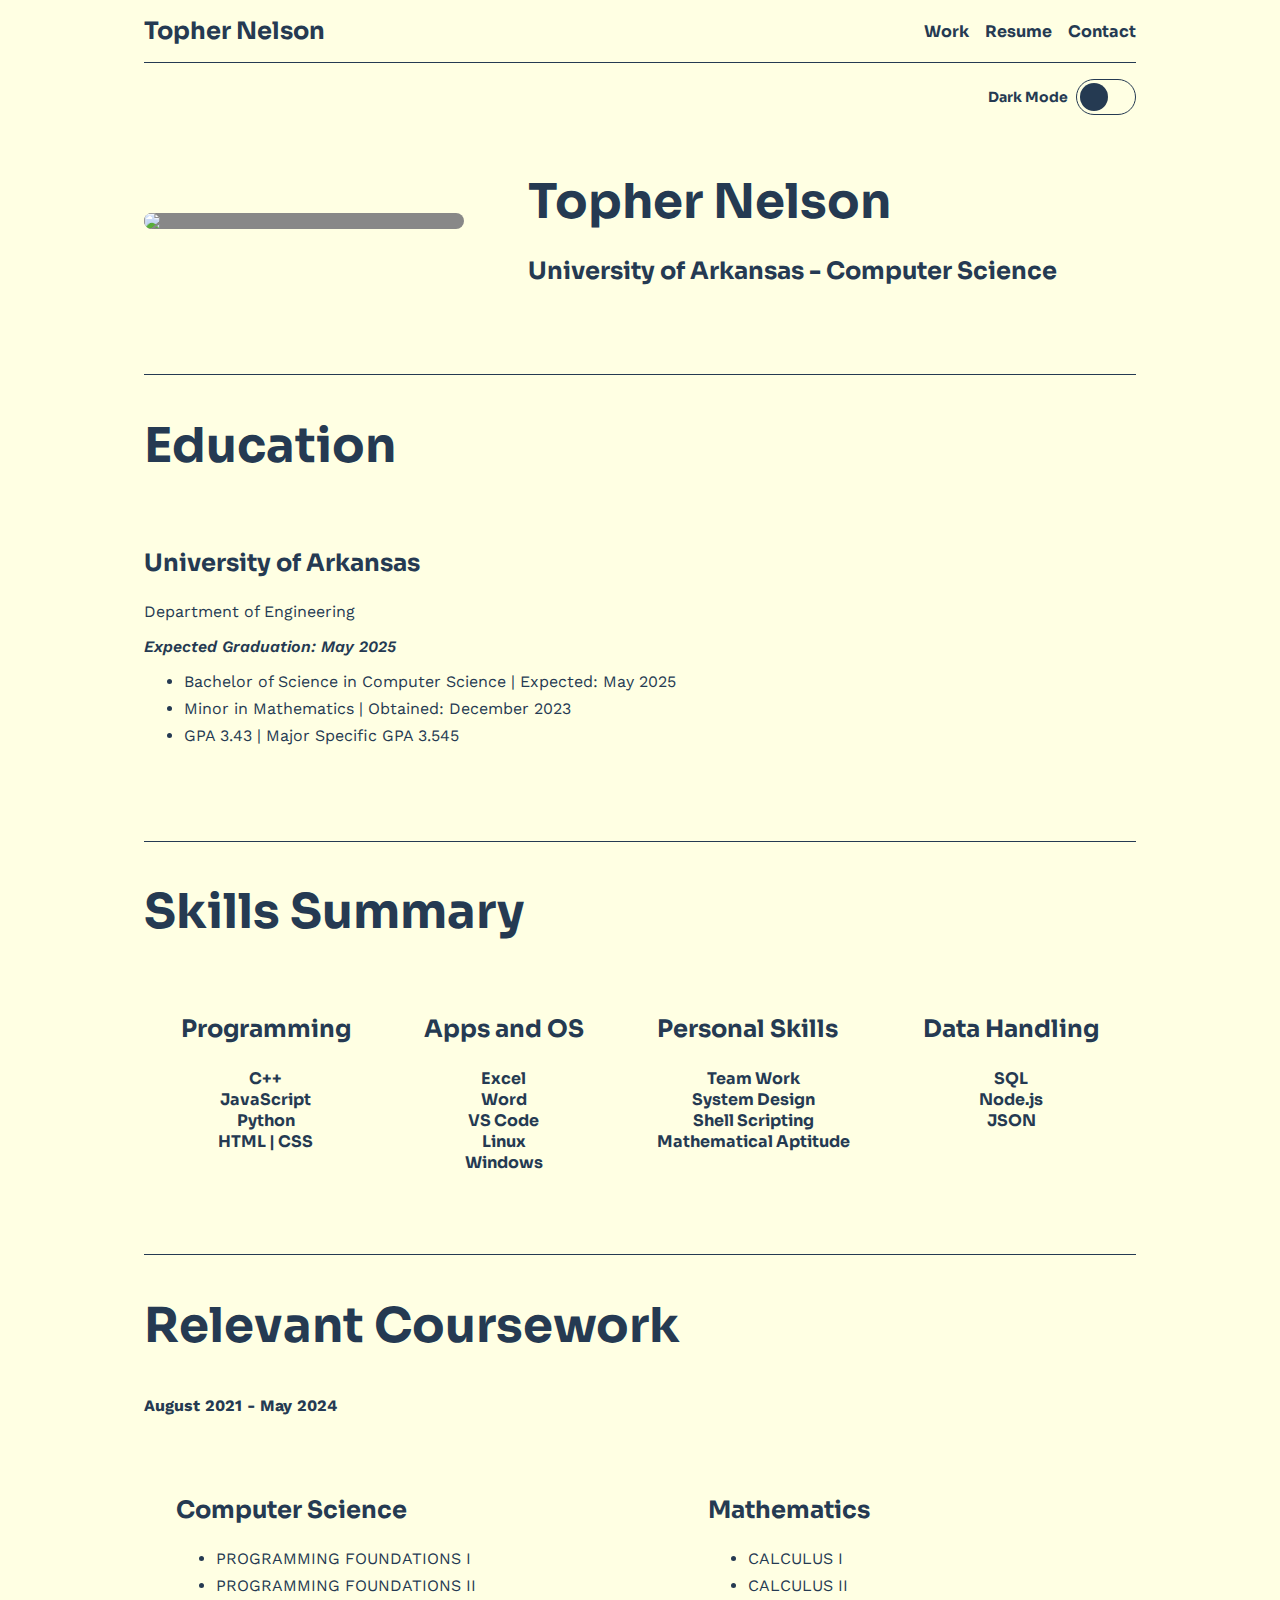
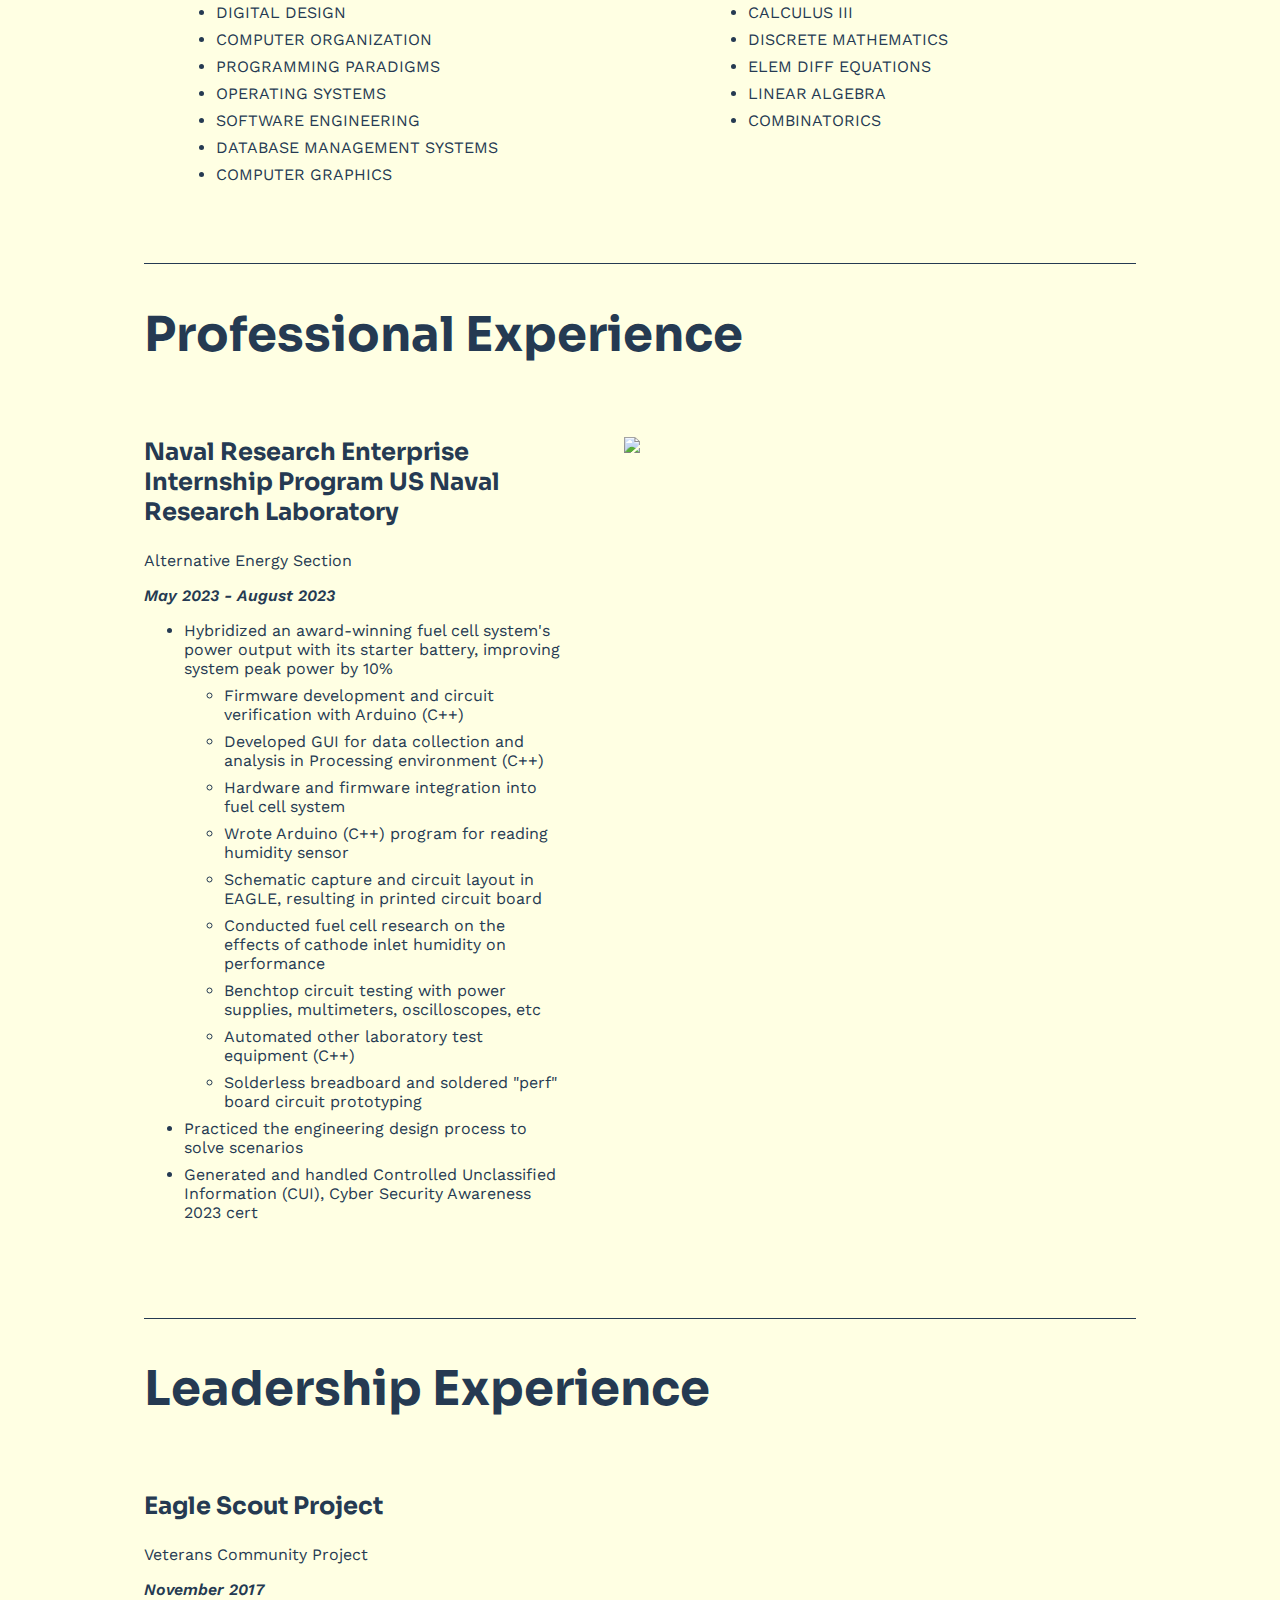
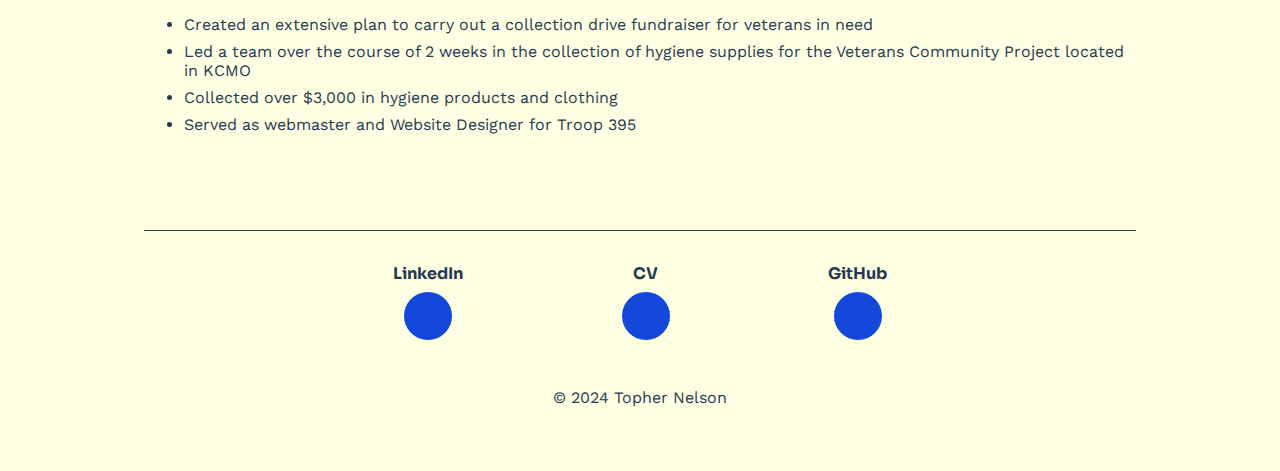
==== resume.html @ c0a0bb48 "Create resume.html" ====
<!DOCTYPE html>
<html lang = "en-us">
<head>
  <title>Topher Nelson</title>
  <meta name="viewport" content="width=device-width,initial-scale=1" >
  <link rel="stylesheet" href="https://fonts.googleapis.com/css2?family=Montserrat:wght@700&family=Sora:wght@700&family=Work+Sans:ital,wght@0,400;0,700;1,600&display=swap">
  <link rel="stylesheet" href="https://unpkg.com/@fortawesome/fontawesome-free@6.2.0/css/brands.min.css">
  <link rel="stylesheet" href="https://unpkg.com/@fortawesome/fontawesome-free@6.2.0/css/solid.min.css">
  <link rel="stylesheet" href="https://unpkg.com/@fortawesome/fontawesome-free@6.2.0/css/fontawesome.min.css">
  <link href="style.css" rel="stylesheet">
  <link href="toggle-switch.css" rel="stylesheet">
</head>
<body>
  <header>
      <nav>
        <h1>Topher Nelson</h1>
        <ul>
          <li><a href="index.html"> Work </a></li>
          <li><a href="resume.html"> Resume </a></li>
          <li><a href="#"> Contact </a></li>
        </ul>
      </nav>
      <div class="controls">
        <label class="toggle-switch">
          Dark Mode
          <input type="checkbox" id="dark-mode-toggle">
          <div class="toggle-switch-border">
            <div class="toggle-switch-dot"></div>
          </div>
        </label>
      </div>
      </header>
  <section class = 'bio'>
  
  <img class = 'profile' src = 'https://pouch.jumpshare.com/preview/PvjPt4TVwSAyGKH0uVQUYLdEuRROA8cxcXPygVcPEavttu2FuVWUFIe9c8Y2RQ8c7pso5IZSHESKA4qYzxx_0I2g5xfOP2uKfyyTuM3G8Gs'/>
  <div>
    <h2>Topher Nelson</h2>
    <h3>University of Arkansas - Computer Science</h3>
  </div>
  </section>
  <section class = 'work'>
    <h2>Education</h2>
    <article>
      <div>
        <h3>University of Arkansas</h3>
        <p>Department of Engineering</p>
        <strong>Expected Graduation: May 2025</strong>
        <ul>
          <li>Bachelor of Science in Computer Science | Expected: May 2025</li>
          <li>Minor in Mathematics | Obtained: December 2023</li>
          <li>GPA 3.43 | Major Specific GPA 3.545</li>
        </ul>
      </div>
    </article>
  </section>
  <section class = 'work'>
    <h2>Skills Summary</h2>
    <article class = 'split'>
      <div>
        <h3>Programming</h3>
        <ul class = 'skills'>
          <li>C++</li>
          <li>JavaScript</li>
          <li>Python</li>
          <li>HTML | CSS</li>
        </ul>
      </div>
      <div>
        <h3> Apps and OS </h3>
        <ul class = 'skills'>
          <li>Excel</li>
          <li>Word</li>
          <li>VS Code</li>
          <li>Linux</li>
          <li>Windows</li>
        </ul>
      </div>
      <div>
        <h3> Personal Skills </h3>
        <ul class = 'skills'>
          <li>Team Work</li>
          <li>System Design</li>
          <li>Shell Scripting</li>
          <li>Mathematical Aptitude</li>
        </ul>
      </div>
      <div>
        <h3> Data Handling </h3>
        <ul class = 'skills'>
          <li>SQL</li>
          <li>Node.js</li>
          <li>JSON</li>
        </ul>
      </div>
    </article>
  </section>

  <section class = 'work'>
    <h2>Relevant Coursework</h2>
    <strong>August 2021 - May 2024</strong>
    <article>
      
      <div class = 'courses'>
      <div class = 'course'>
      <h3>Computer Science</h3>
      <ul>
        <li>PROGRAMMING FOUNDATIONS I</li>
        <li>PROGRAMMING FOUNDATIONS II</li>
        <li>DIGITAL DESIGN</li>
        <li>COMPUTER ORGANIZATION</li>
        <li>PROGRAMMING PARADIGMS</li>
        <li>OPERATING SYSTEMS</li>
        <li>SOFTWARE ENGINEERING</li>
        <li>DATABASE MANAGEMENT SYSTEMS</li>
        <li>COMPUTER GRAPHICS</li>
      </ul>
      </div>
      <div class = 'course'>
      <h3>Mathematics</h3>
      <ul>
        <li>CALCULUS I</li>
        <li>CALCULUS II</li>
        <li>CALCULUS III</li>
        <li>DISCRETE MATHEMATICS</li>
        <li>ELEM DIFF EQUATIONS</li>
        <li>LINEAR ALGEBRA</li>
        <li>COMBINATORICS</li>
      </ul>
      </div>
      </div>
    </article>
    </section>

  <section class = 'work'>
    <h2>Professional Experience</h2>
    <article>
      <div>
      <h3>Naval Research Enterprise Internship Program US Naval Research Laboratory</h3>
      <p>Alternative Energy Section</p>
      <strong>May 2023 - August 2023</strong>
      <ul>
        <li>Hybridized an award-winning fuel cell system's power output with its starter battery, improving system peak power by 10%</li>
        <ul class = 'bp'>
        <li>Firmware development and circuit verification with Arduino (C++)</li>
        <li>Developed GUI for data collection and analysis in Processing environment (C++)</li>
        <li>Hardware and firmware integration into fuel cell system</li>
        <li>Wrote Arduino (C++) program for reading humidity sensor</li>
        <li>Schematic capture and circuit layout in EAGLE, resulting in printed circuit board</li>
        <li>Conducted fuel cell research on the effects of cathode inlet humidity on performance</li>
        <li>Benchtop circuit testing with power supplies, multimeters, oscilloscopes, etc</li>
        <li>Automated other laboratory test equipment (C++)</li>
        <li>Solderless breadboard and soldered "perf" board circuit prototyping</li>
      </ul>
        <li>Practiced the engineering design process to solve scenarios</li>
        <li>Generated and handled Controlled Unclassified Information (CUI), Cyber Security Awareness 2023 cert</li>
      </ul>
      </div>
      <img class = 'article-image' src = 'https://i.ibb.co/QM8RdGn/Picture1.png'/>
    </article>
    </section>
    <section class = 'work'>
    <h2>Leadership Experience</h2>
    <article>
      <div>
        <h3>Eagle Scout Project</h3>
        <p>Veterans Community Project</p>
        <strong>November 2017</strong>
        <ul>
          <li>Created an extensive plan to carry out a collection drive fundraiser for veterans in need</li>
          <li>Led a team over the course of 2 weeks in the collection of hygiene supplies for the Veterans Community Project located in KCMO</li>
          <li>Collected over $3,000 in hygiene products and clothing</li>
          <li>Served as webmaster and Website Designer for Troop 395</li>
        </ul>
      </div>
    </article>
  </section>
  <footer>
    <ul>
      <li>
        <a href="https://www.linkedin.com/in/christopher-nelson-888887222/" target = 'blank'>
            LinkedIn
            <span class="link-icon">
              <i class="fa-brands fa-linkedin"></i>
            </span>
          </a>
        </li>
        <li>
          <a href="#">
            CV
            <span class="link-icon">
              <i class="fa-solid fa-user"></i>
            </span>
          </a>
        </li>
        <li>
          <a href="https://github.com/Tnelsonn/" target = 'blank'>
            GitHub
            <span class="link-icon">
              <i class="fa-brands fa-github"></i>
            </span>
          </a>
        </li>
      </ul>
      <p class="copywright">© 2024 Topher Nelson</p>
    </footer>

  <script src="script.js"></script>
</body>
</html>
---- style.css ----
body {
  background: var(--background);
  color: var(--primary);
  padding: 0 1rem;
  font-size: 16px;
  box-sizing: border-box;
  font-family: "Work Sans", sans-serif;
  max-width: 1024px;
  margin: 0 auto;

  transition: color 0.5s;
  transition: background 0.5s;

  --dark-background: #253a52;
  --dark-primary: #FFFFE3;
  --dark-link: #A9FE75;

  --light-background: #ffffe3;
  --light-primary: #253a52;
  --light-link: #1348da;

  --background: var(--light-background);
  --primary: var(--light-primary);
  --link: var(--light-link);

}

h1,
h2,
h3 {
  font-family: "Sora", sans-serif;
  font-weight: 700;
}
h1,
h3 {
  font-size: 1.5rem;
}
h2 {
  font-size: 3rem;
}

a {
  color: var(--link);
}

nav,
section {
  border-block-end: 1px solid var(--primary);
}

header nav {
  display: flex;
  justify-content: space-between;
}

header nav ul {
  padding: 0;
  display: flex;
  align-items: center;
}

section .skills {
  padding: 0;
  display: grid;
  align-items: center;
}

section .skills li {
  display: flex;
  margin: 0 auto;
  font-family: "Sora", sans-serif;
  font-weight: 700;
}

.split {
  display: flex;
  align-items: center;
  
}

.split div {
  display: inline;
  align-items: center;
  margin: 0 auto;
  justify-content: center;
  height: 10rem;
}

.courses {
  display: flex;
  justify-content: center; /* Horizontally center the courses */
  gap: 2rem;
  padding: 0 2rem;
}

.course {
  margin: 3rem auto;
  width: 500px;
  justify-content: center;
  height: 15rem;
}

header nav li {
  display: inline;
  margin-inline-start: 1rem;
  font-family: "Sora", sans-serif;
  font-weight: 700;
}

header nav li a {
  text-decoration: none;
  color: var(--primary);
}

header .controls {
  display: flex;
  justify-content: end;
  padding: 1rem 0;
}

.work{
  padding-block-end: 3rem;
}

.article-image {
  width: 512px;
  min-width: 512px;
  margin-inline-start: 4rem;
}

article {
  display: flex;
  padding: 2rem 0;
}

article strong {
  font-style: italic;
  font-weight: 600;
}

article h3 {
  margin-block-start: 0;
}

article a {
  font-weight: 700;
  padding: 2rem 0;
}

article li {
  margin-block-end: 0.5rem;
}

@media (max-width: 1024px) {
  article {
    flex-direction: column;
  }
  article .article-image {
    width: 100%;
    min-width: 100%;
    margin-inline-start: 0;
    margin-block-start: 2rem;
  }
}

.bio {
  display: flex;
  align-items: center;
  padding-block-end: 4rem;
}

.bio .profile {
  margin-inline-end: 4rem;
  width: 320px;
  min-width: 320px;
  background: #888;
  border-radius: 160px;
}



@media (max-width: 1024px)
{
  .bio {
    flex-direction: column;
  }

  .bio .profile {
    margin-inline-end: 0;
  }
}

.bio h2 {
  margin-block-end: 0;
}

.bio p {
  margin: 1.5rem 0;
}

.button {
  text-decoration: none;
  color: var(--background);
  background: var(--link);
  padding: 0 1rem;
  height: 2.5rem;
  display: inline-flex;
  align-items: center;
  border-radius: 1.25rem;
  font-family: "Montserrat", sans-serif;
  font-weight: 700;
  font-size: 0.875rem;
}

footer {
  padding: 1rem 0;
  text-align: center;
}

footer ul {
  padding: 0;
  width: 100%;
  display: flex;
  justify-content: center;
}

footer ul li {
  display: inline;
  margin: 0 8%;
}

footer a {
  display: inline-flex;
  flex-direction: column;
  color: var(--primary);
  text-decoration: none;
  font-family: "Sora", sans-serif;
  font-weight: 700;
  align-items: center;
}

footer .copywright {
 margin: 3rem 0;
}

footer .link-icon {
  margin-block-start: 0.5rem;
  background: var(--link);
  color: var(--background);
  width: 3rem;
  height: 3rem;
  border-radius: 1.5rem;
  display: flex;
  justify-content: center;
  align-items: center;
  font-size: 1.5rem;
}
---- toggle-switch.css ----
.toggle-switch {
  display: inline-flex;
  align-items: center;
  font-family: 'Sora', sans-serif;
  font-weight: 700;
  font-size: .875rem;
  cursor: pointer;
}

.toggle-switch-border {
  display: inline-flex;
  align-items: center;
  width: 60px;
  height: 36px;
  border: 1px solid var(--primary); 
  border-radius: 20px;
  box-sizing: border-box;
  margin-inline-start: 8px;
}

.toggle-switch input {
  display: none;
}

.toggle-switch-dot {
  width: 28px;
  height: 28px;
  border-radius: 50%;
  background: var(--primary);
  transform: translate3d(3px, 0, 0);
  transition: transform .1s ease-in-out;
}

.toggle-switch input:checked + * .toggle-switch-dot {
  transform: translate3d(26px, 0, 0);
}
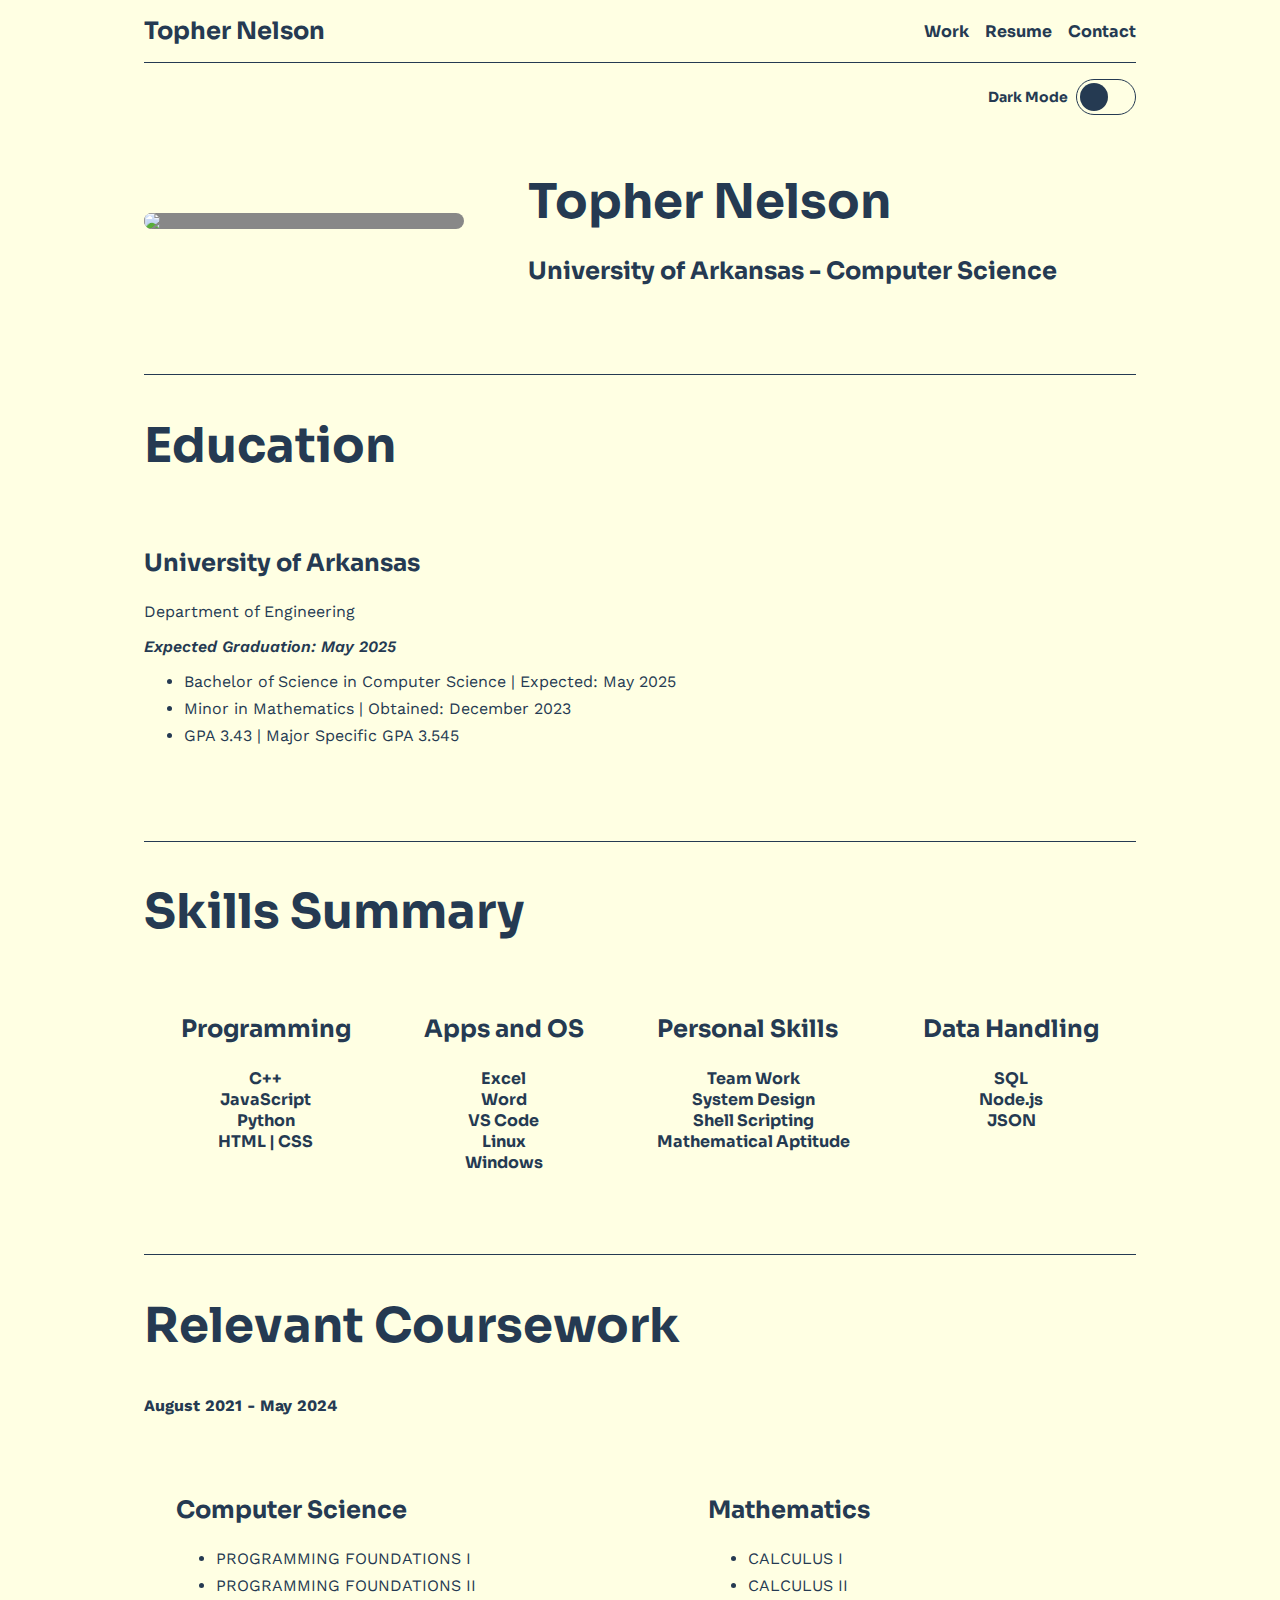
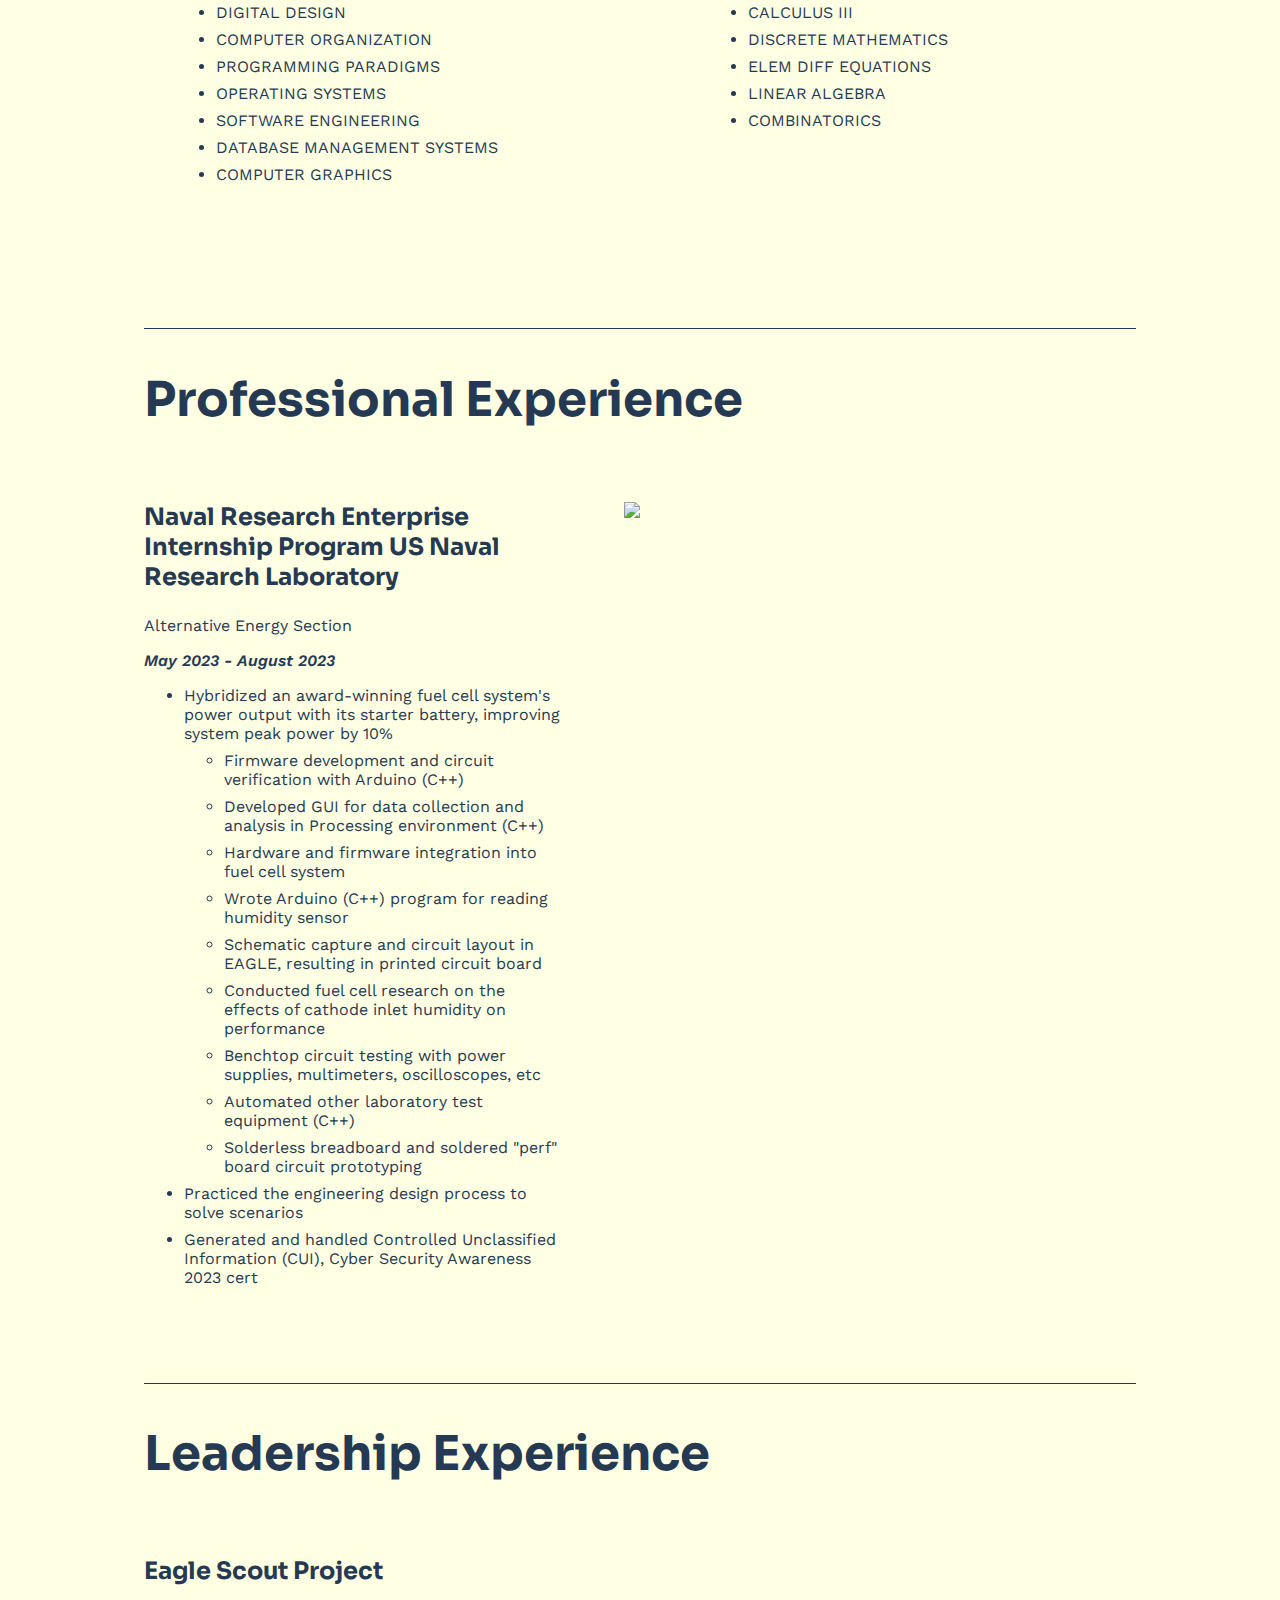
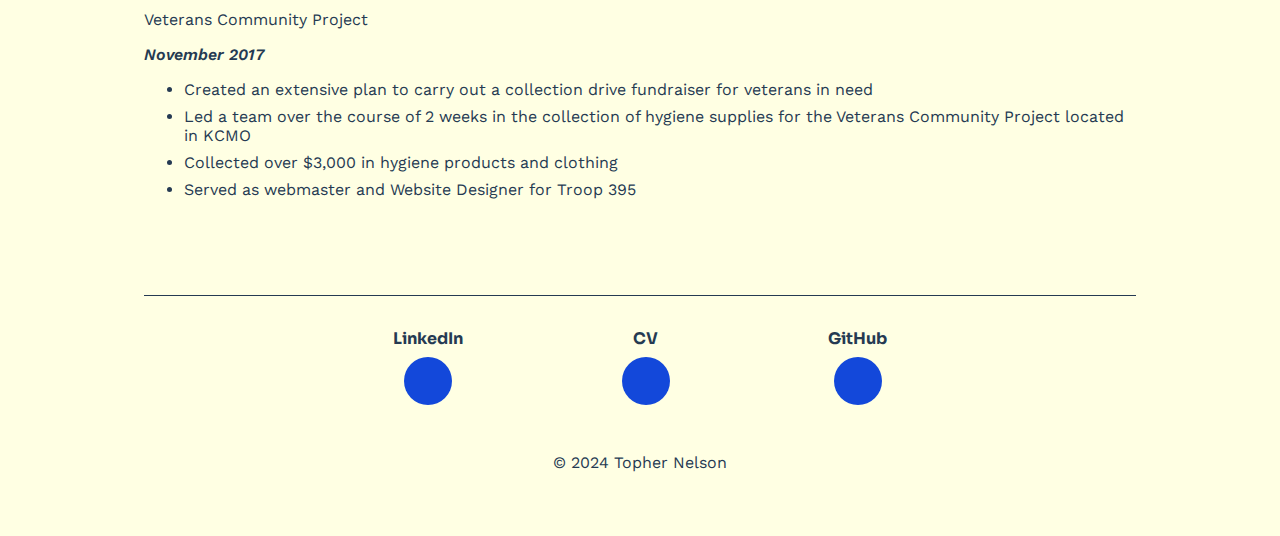
==== commit a2fd0dee: "Update resume.html" ====
--- a/resume.html
+++ b/resume.html
@@ -32,7 +32,7 @@
       </header>
   <section class = 'bio'>
   
-  <img class = 'profile' src = 'https://pouch.jumpshare.com/preview/PvjPt4TVwSAyGKH0uVQUYLdEuRROA8cxcXPygVcPEavttu2FuVWUFIe9c8Y2RQ8c7pso5IZSHESKA4qYzxx_0I2g5xfOP2uKfyyTuM3G8Gs'/>
+  <img class = 'profile' src = 'https://jumpshare.com/embed/MD46a5M8WMdhoShIENsY'/>
   <div>
     <h2>Topher Nelson</h2>
     <h3>University of Arkansas - Computer Science</h3>
--- a/style.css
+++ b/style.css
@@ -91,13 +91,14 @@
   justify-content: center; /* Horizontally center the courses */
   gap: 2rem;
   padding: 0 2rem;
+  height: auto;
 }
 
 .course {
   margin: 3rem auto;
   width: 500px;
   justify-content: center;
-  height: 15rem;
+  height: auto;
 }
 
 header nav li {
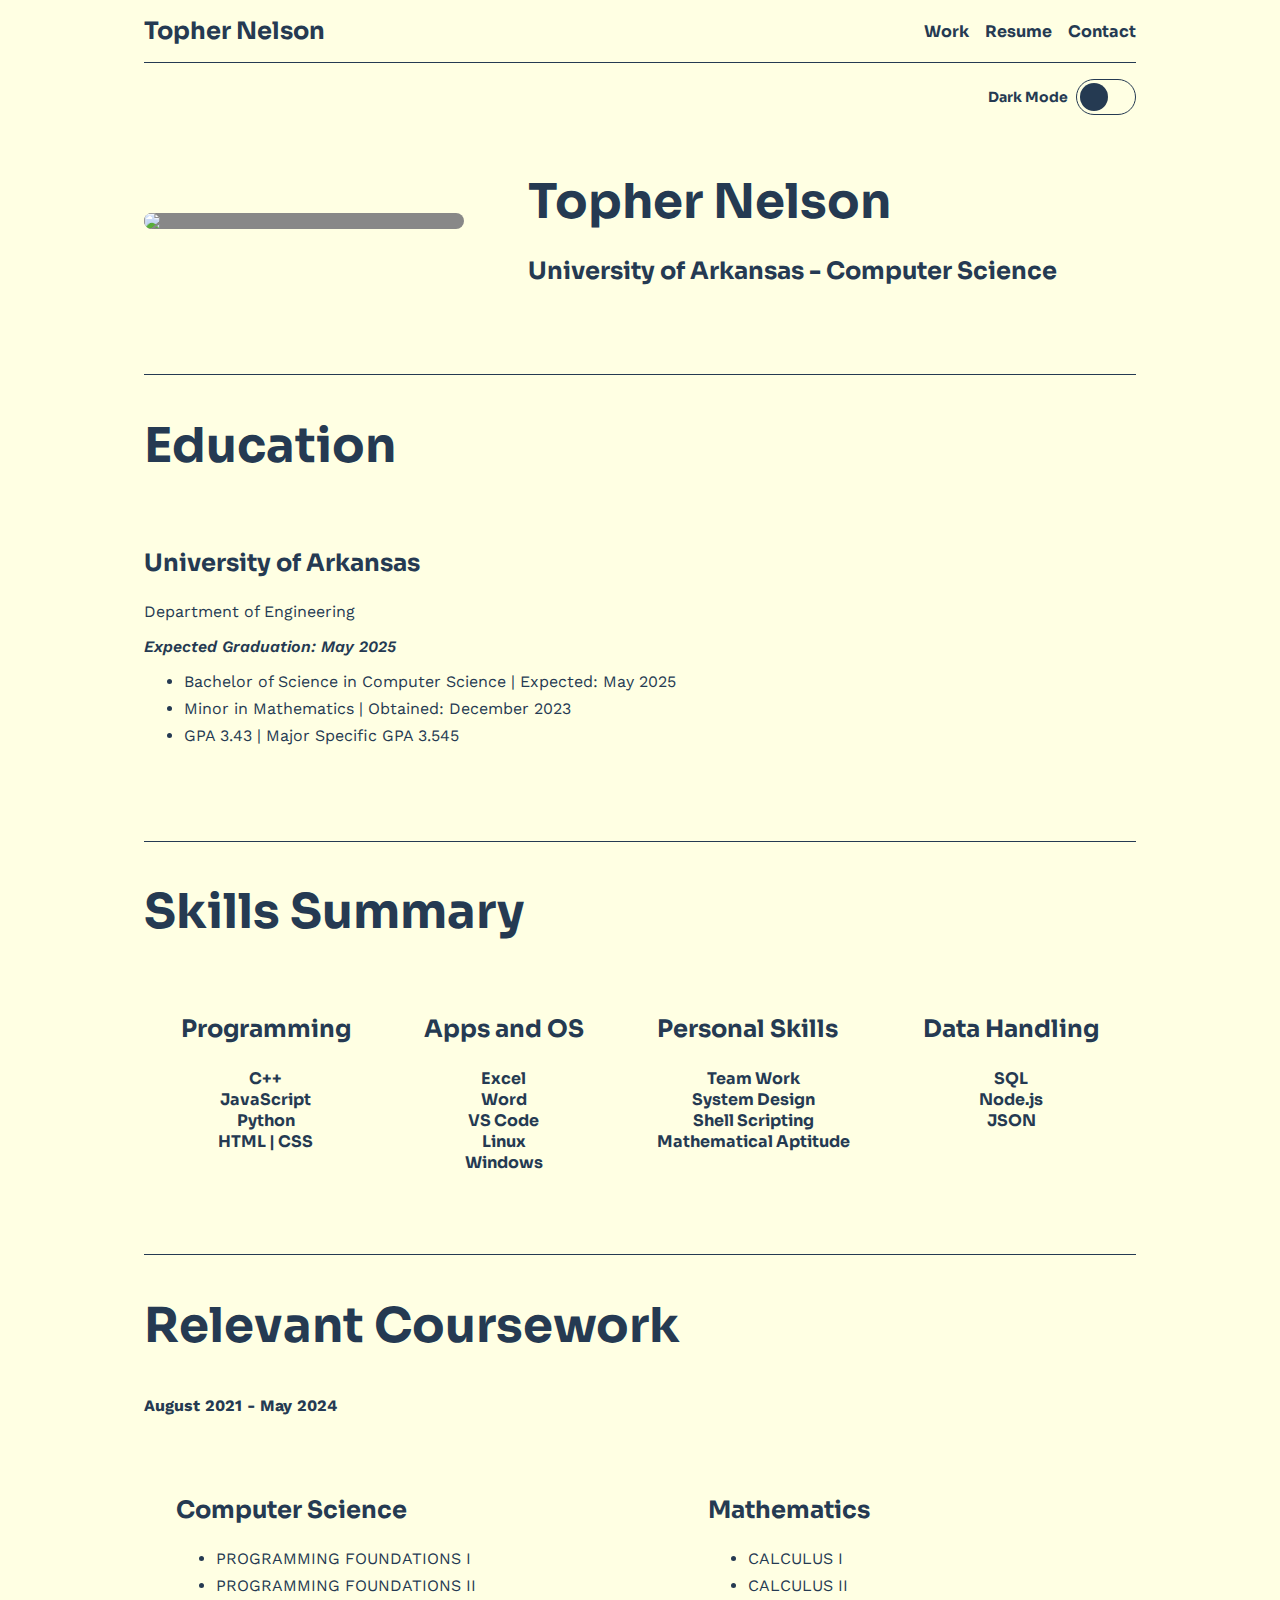
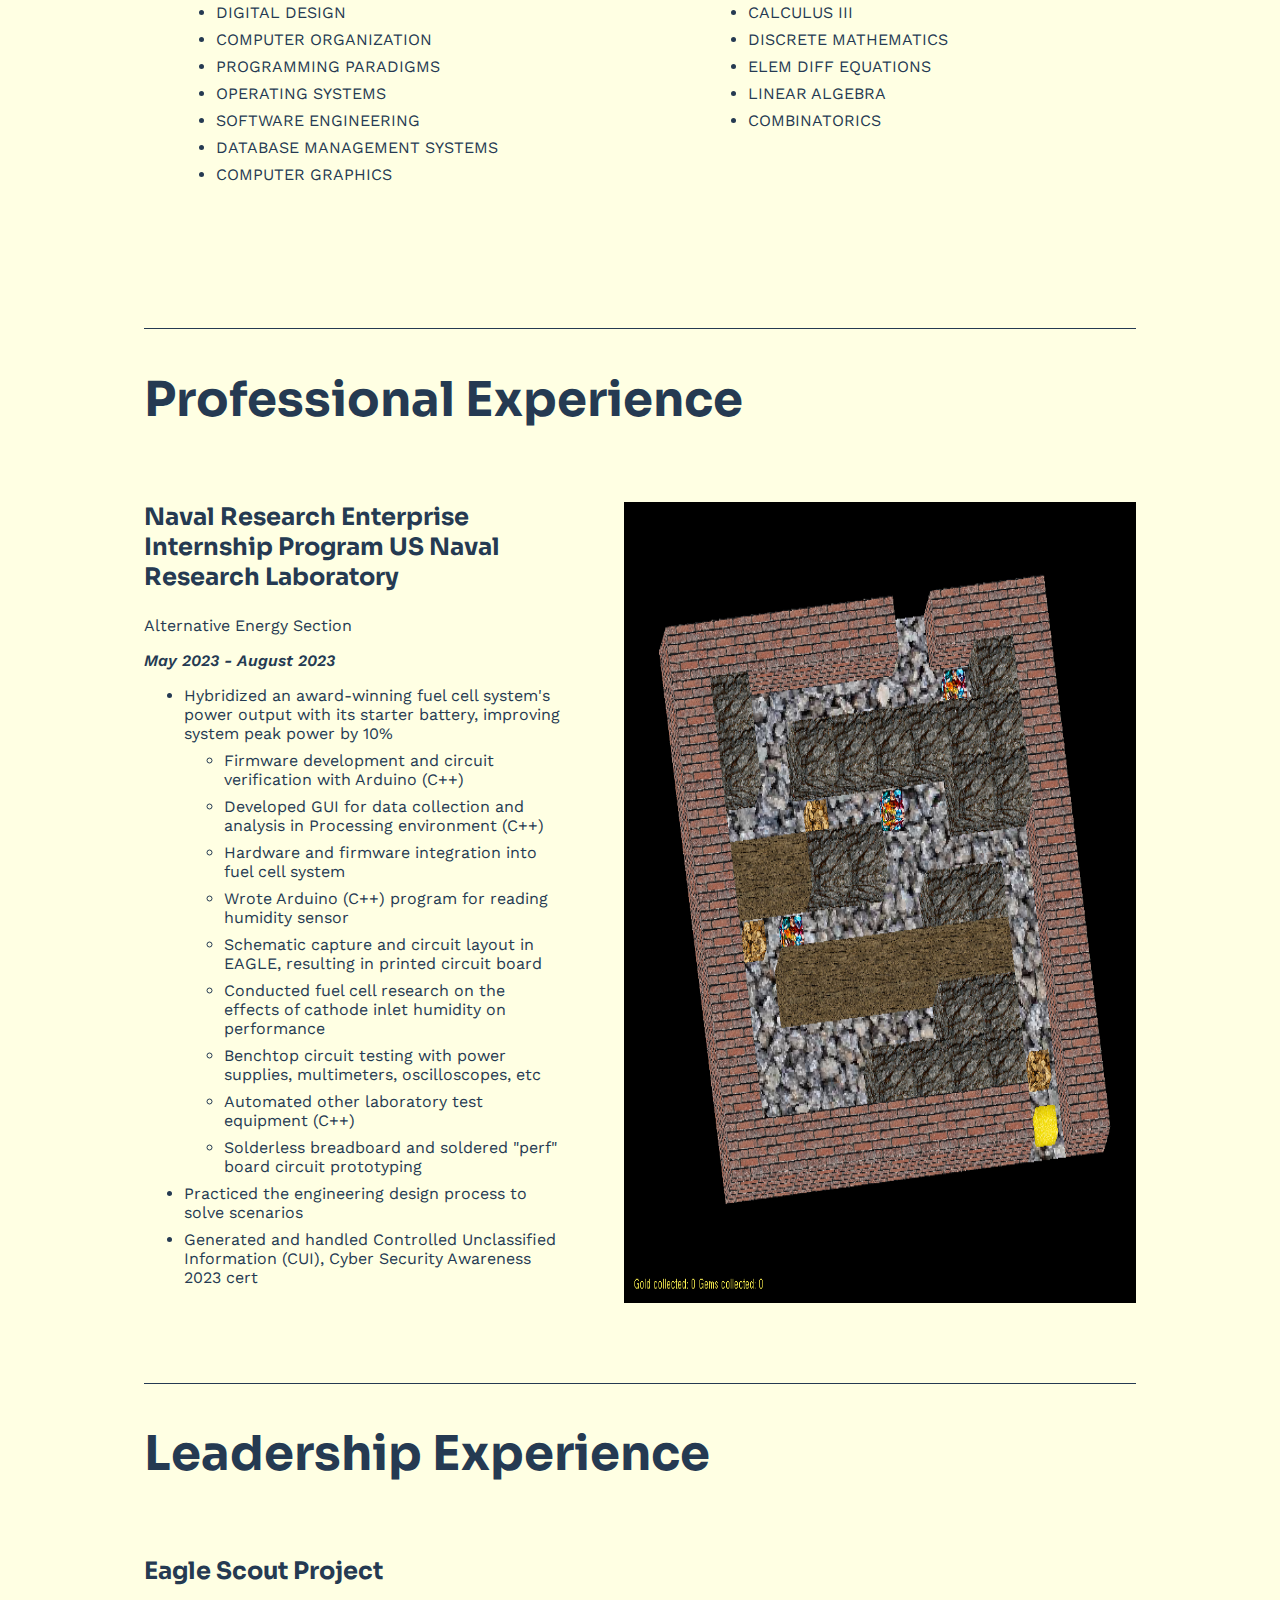
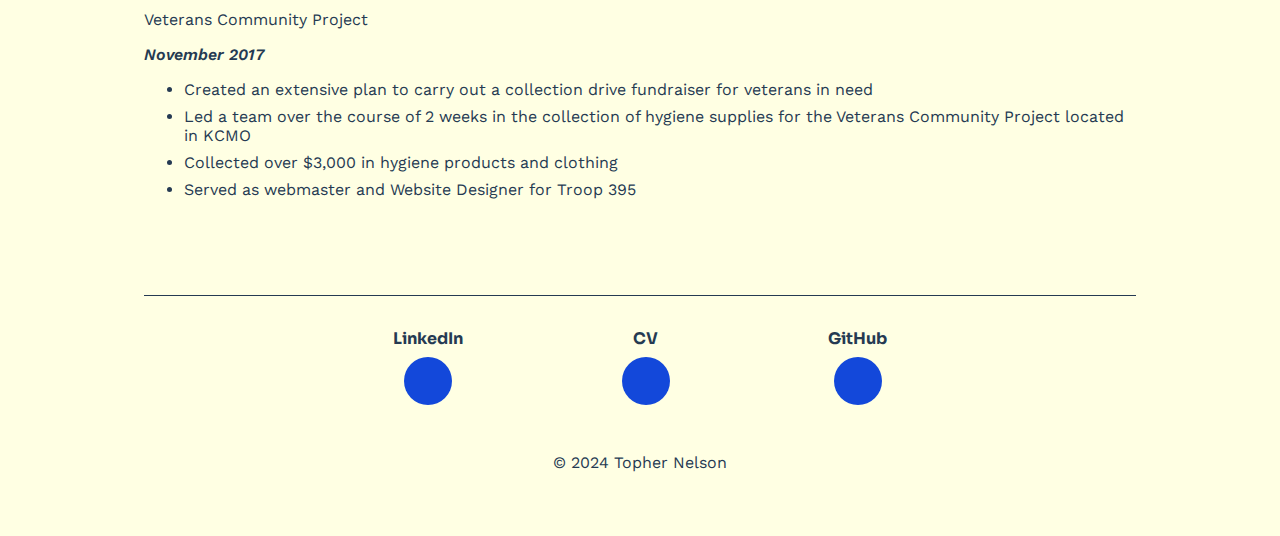
==== commit 5ecc20c7: "Update resume.html" ====
--- a/resume.html
+++ b/resume.html
@@ -155,7 +155,7 @@
         <li>Generated and handled Controlled Unclassified Information (CUI), Cyber Security Awareness 2023 cert</li>
       </ul>
       </div>
-      <img class = 'article-image' src = 'https://i.ibb.co/QM8RdGn/Picture1.png'/>
+      <img class = 'article-image' src = 'maze.png'/>
     </article>
     </section>
     <section class = 'work'>
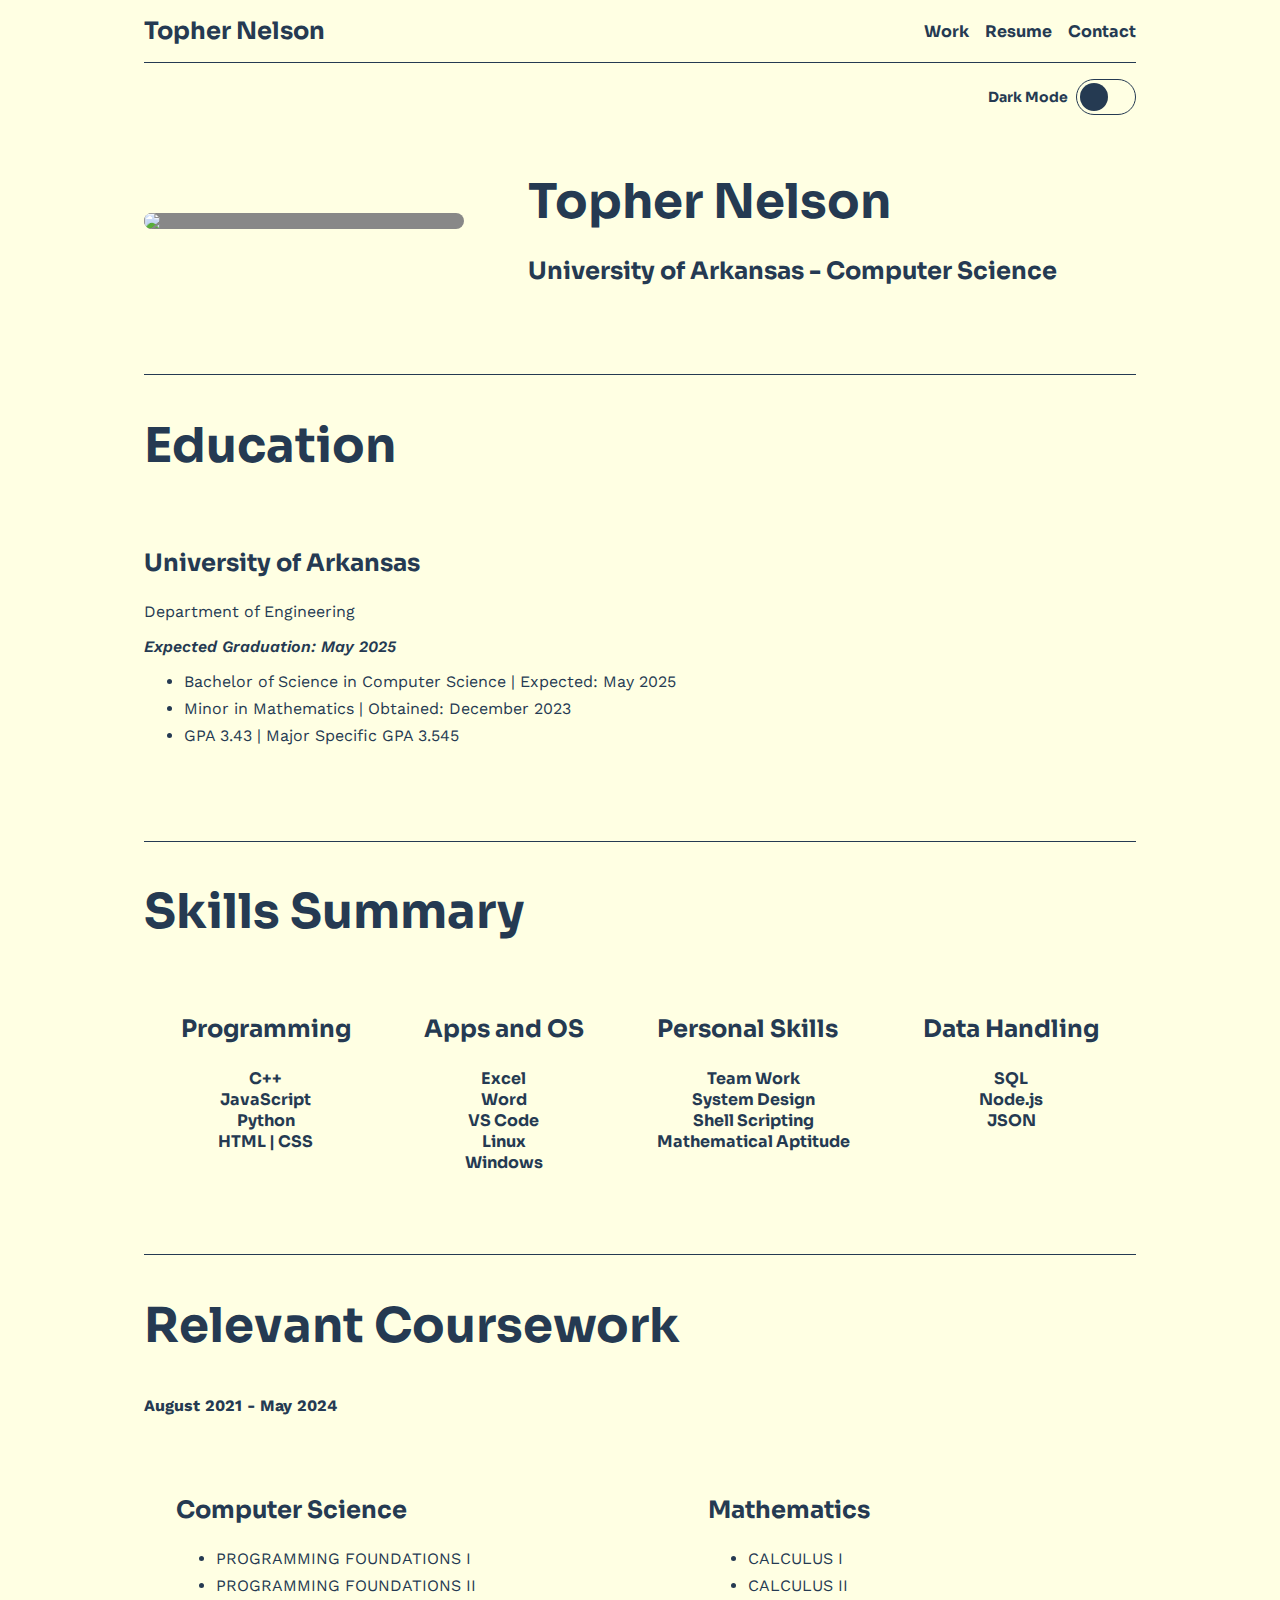
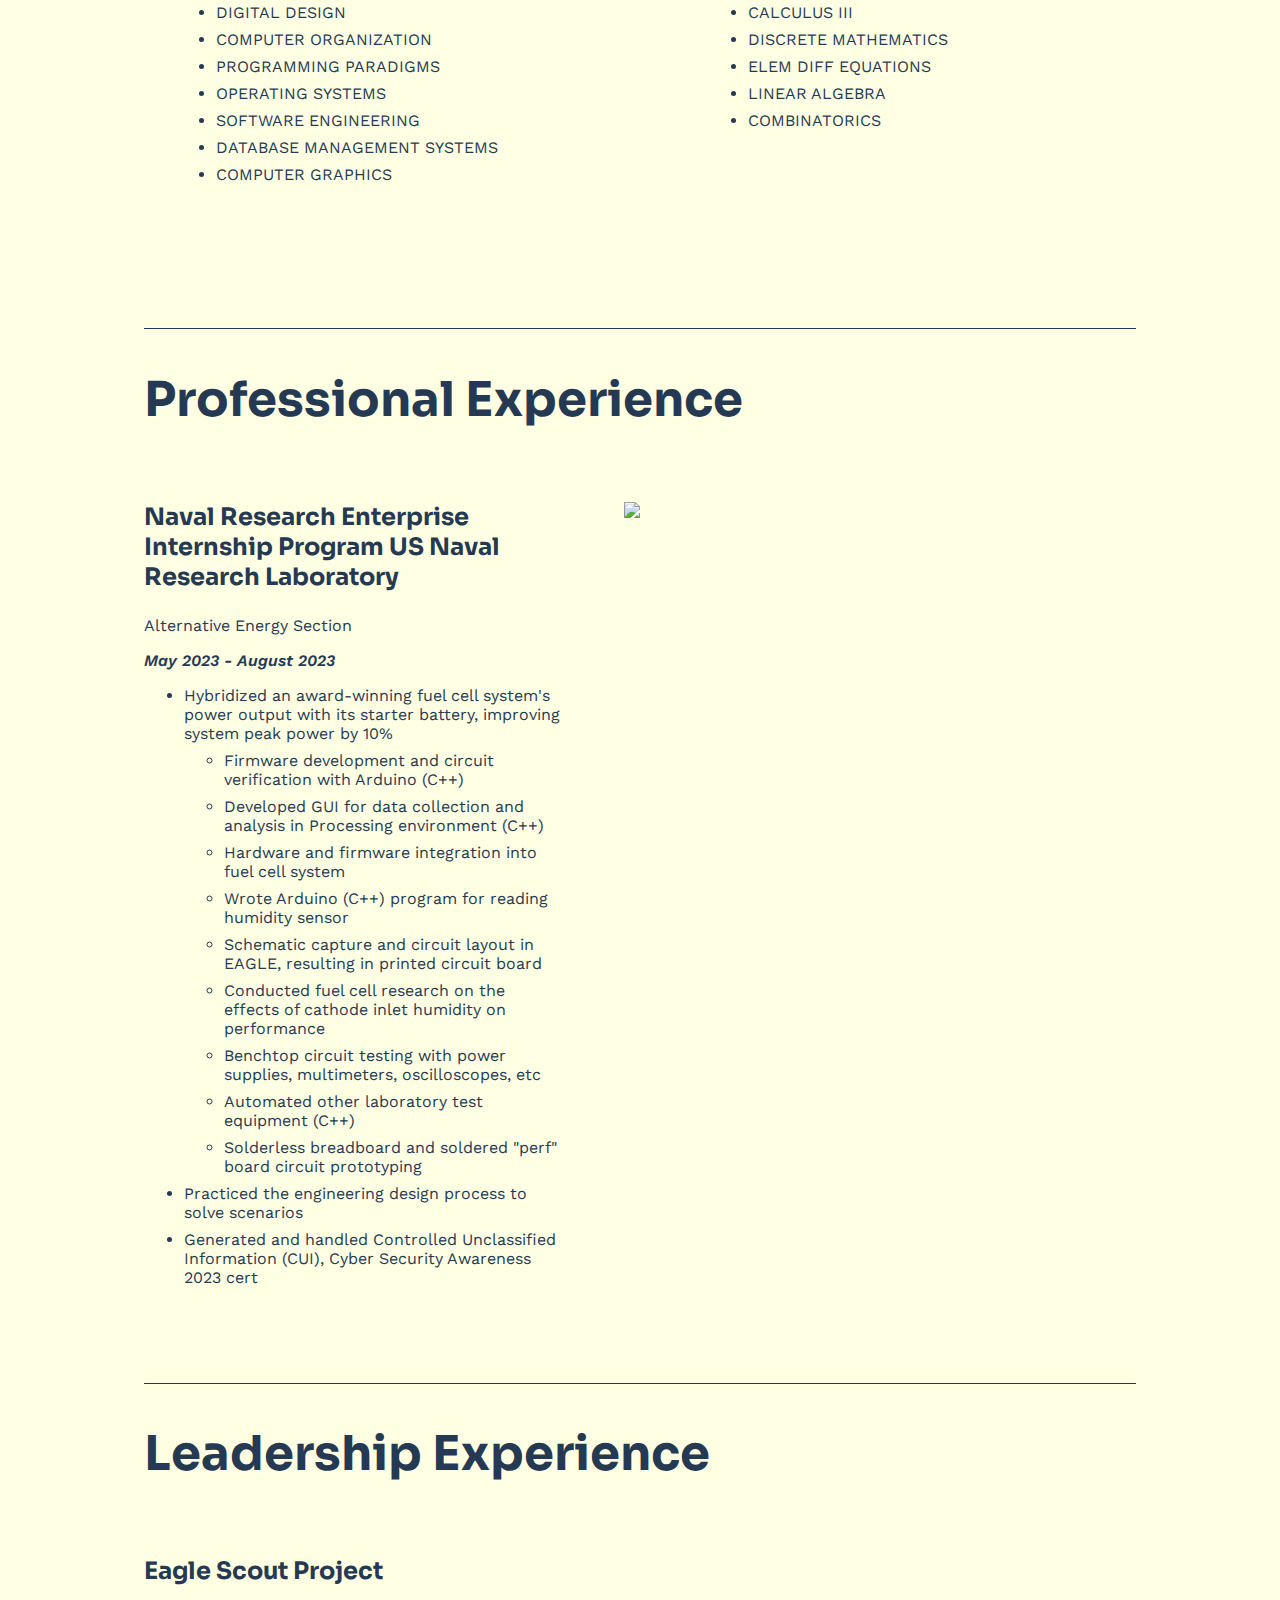
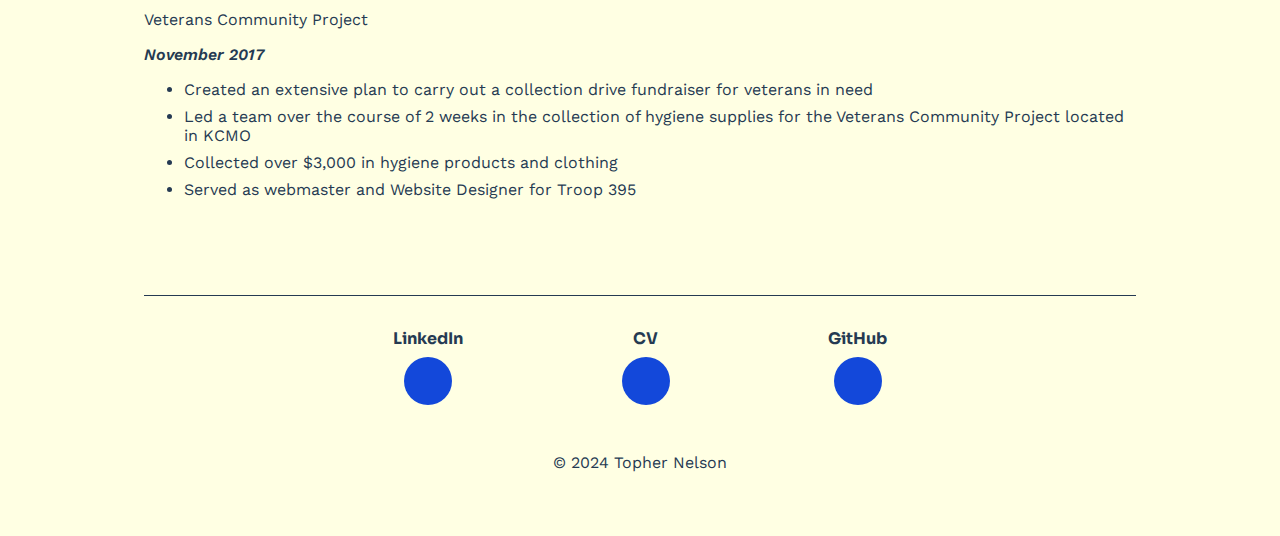
==== commit 10ca4446: "Update resume.html" ====
--- a/resume.html
+++ b/resume.html
@@ -155,7 +155,7 @@
         <li>Generated and handled Controlled Unclassified Information (CUI), Cyber Security Awareness 2023 cert</li>
       </ul>
       </div>
-      <img class = 'article-image' src = 'maze.png'/>
+      <img class = 'article-image' src = 'https://i.ibb.co/QM8RdGn/Picture1.png'/>
     </article>
     </section>
     <section class = 'work'>
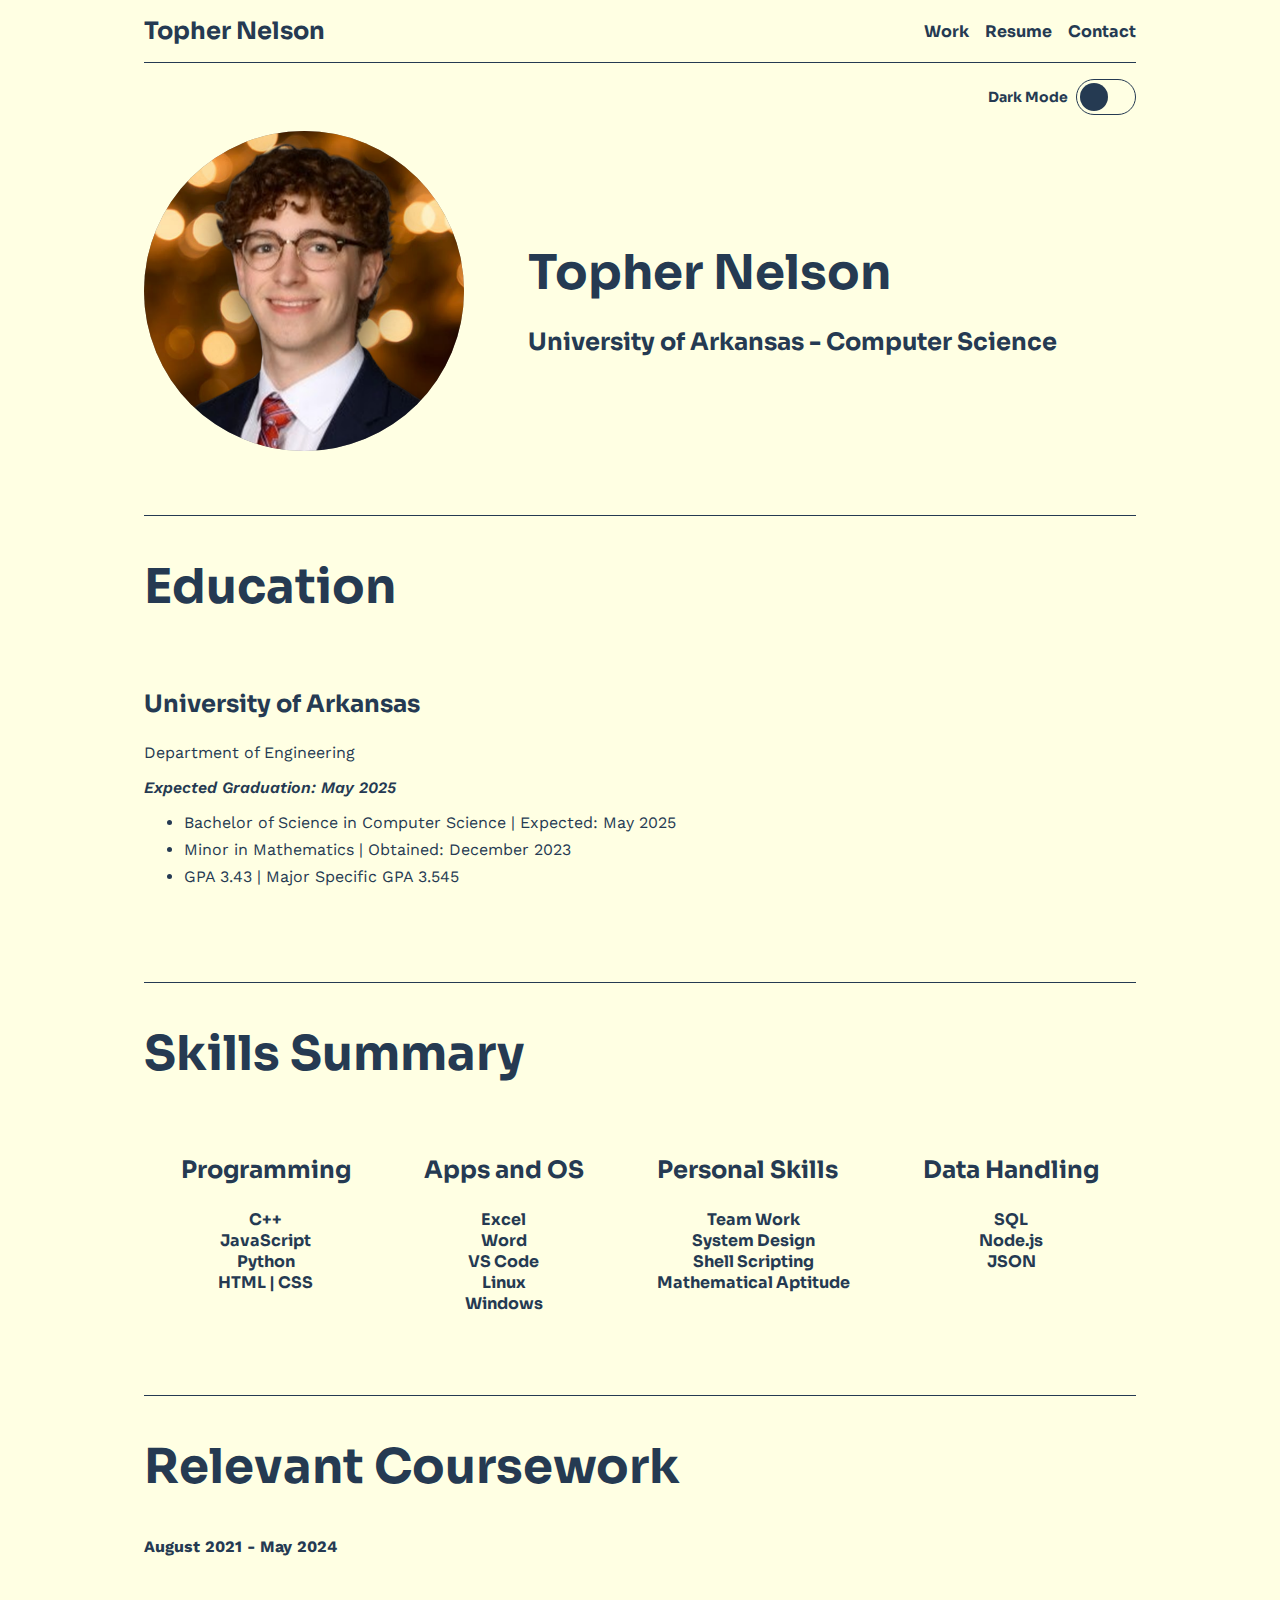
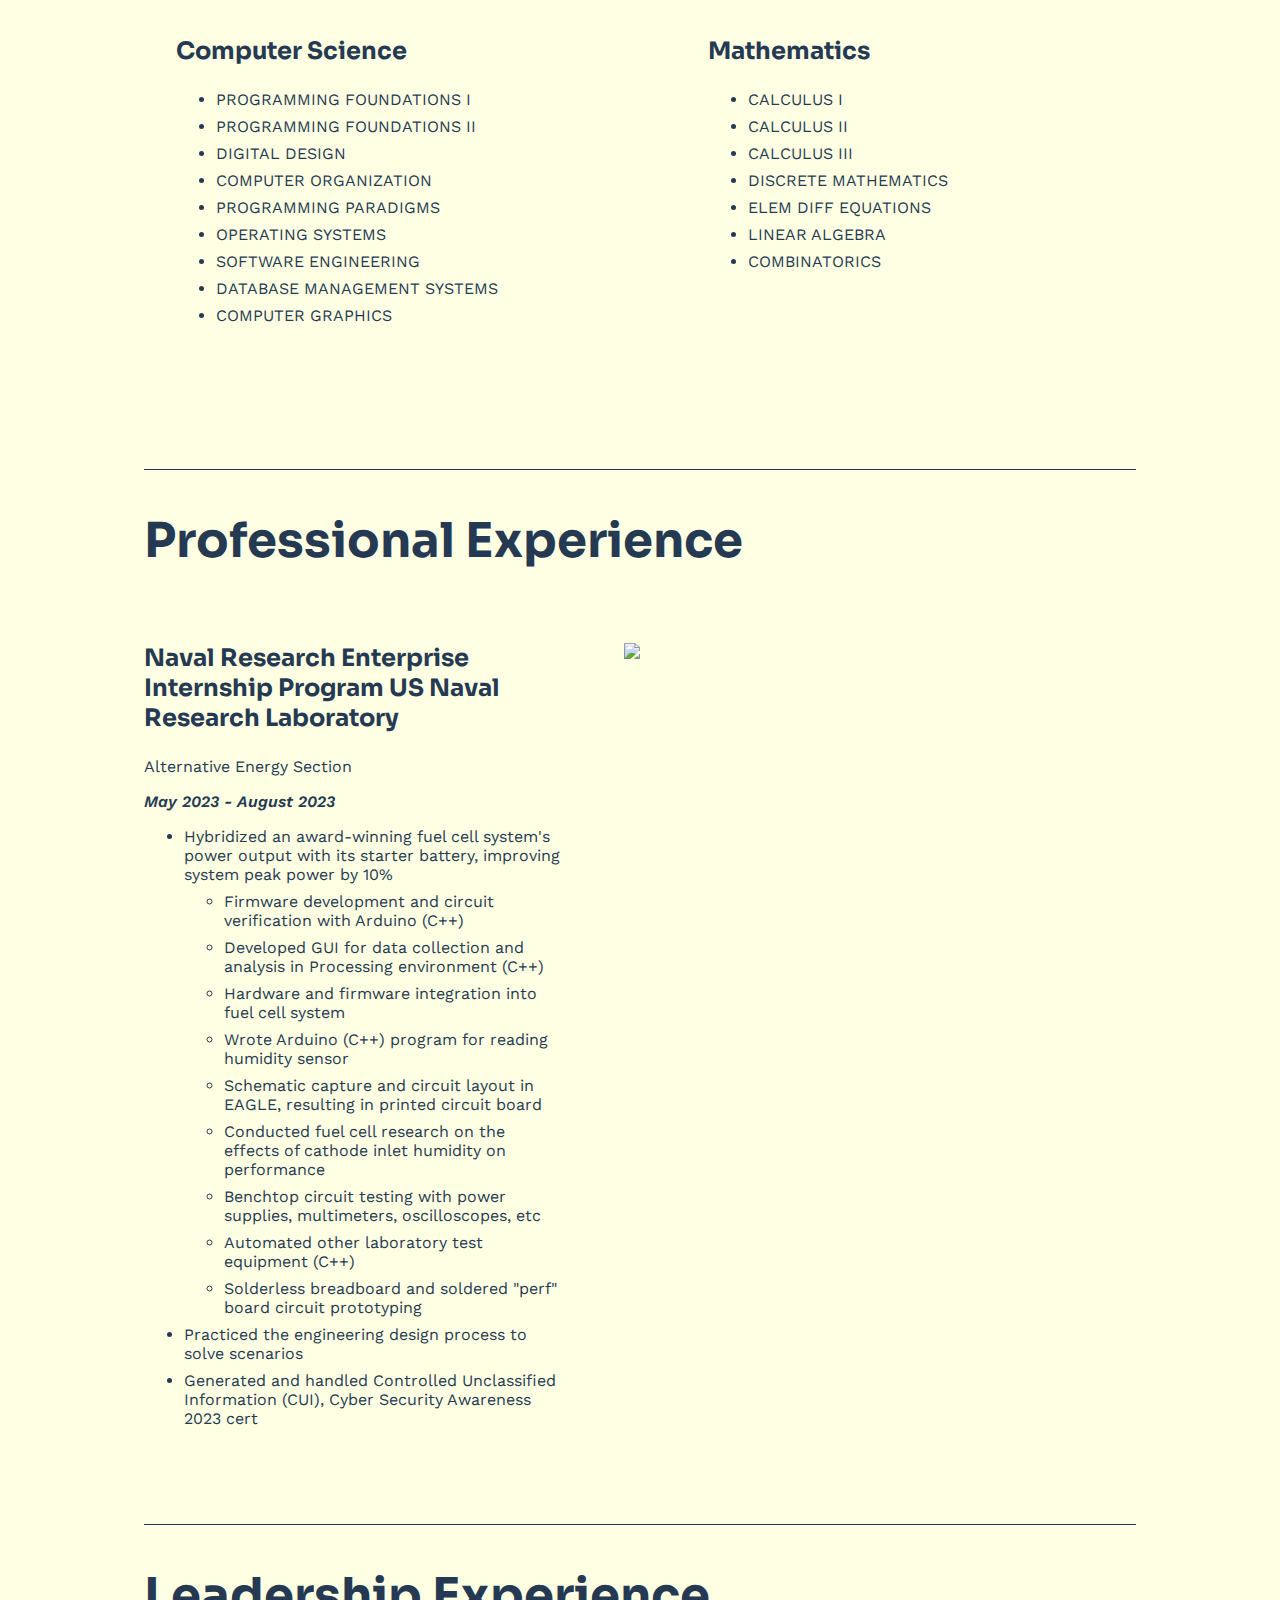
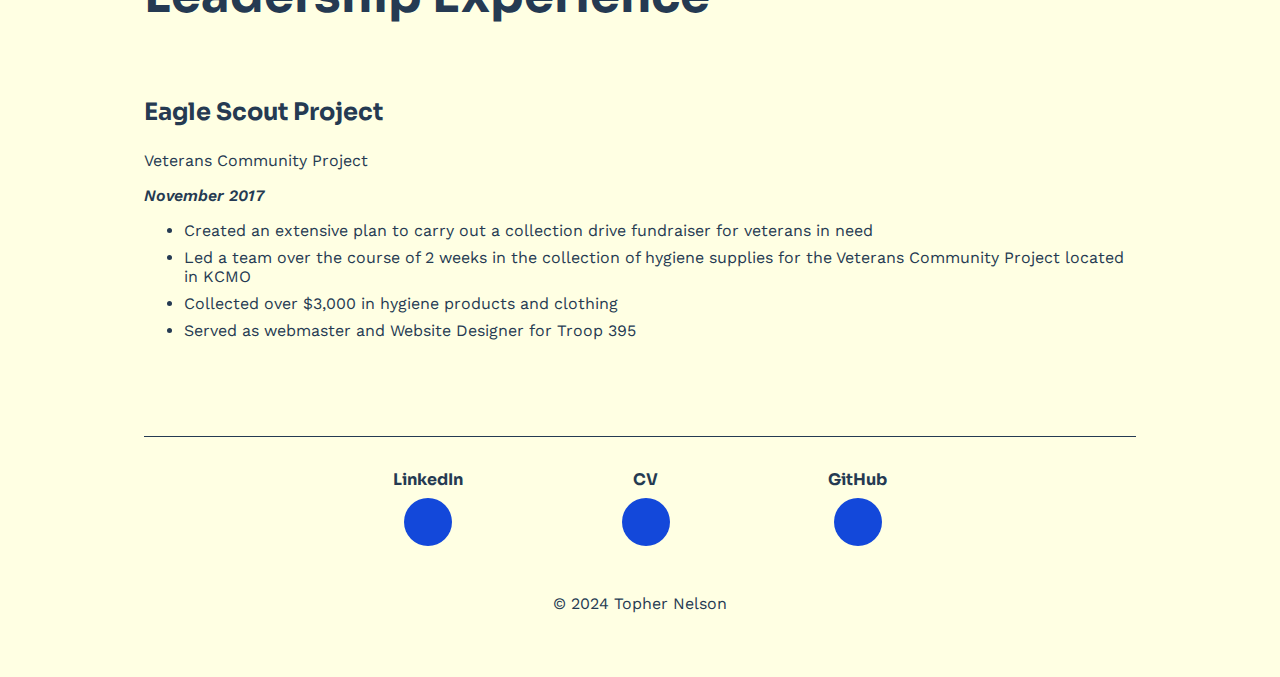
==== commit d93c34b3: "Update resume.html" ====
--- a/resume.html
+++ b/resume.html
@@ -32,7 +32,7 @@
       </header>
   <section class = 'bio'>
   
-  <img class = 'profile' src = 'https://jumpshare.com/embed/MD46a5M8WMdhoShIENsY'/>
+  <img class = 'profile' src = 'headshot.png'/>
   <div>
     <h2>Topher Nelson</h2>
     <h3>University of Arkansas - Computer Science</h3>
